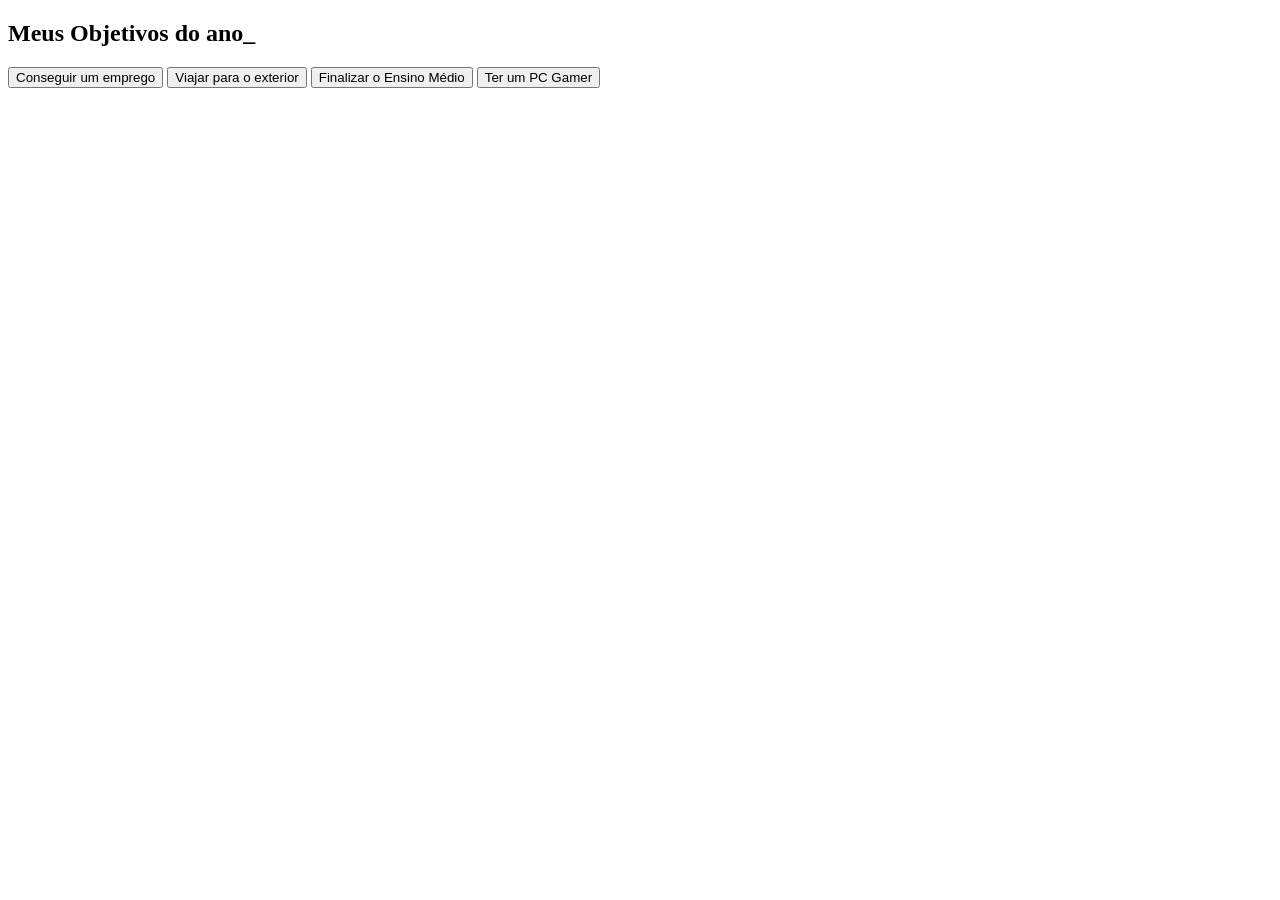
==== Projeto de Vida/index.html @ a99a2e5c "Adição de texto ''ativo'' à frente de ''button class'' em index.html" ====
<!DOCTYPE html>
<html lang="pt-br">
<head>
    <meta charset="UTF-8">
    <meta name="viewport" content="width=device-width, initial-scale=1.0">
    <title>Projeto de Vida</title>
</head>
<body>
    <section class="conteudo-principal">
        <h2 class="titulo-principal">Meus Objetivos do ano<span>_</span></h2>
        <div class="botoes">
            <button class="botao ativo">Conseguir um emprego</button>
            <button class="botao ativo">Viajar para o exterior</button>
            <button class="botao ativo">Finalizar o Ensino Médio</button>
            <button class="botao ativo">Ter um PC Gamer</button>
        </div>
    </section>
</body>
</html>
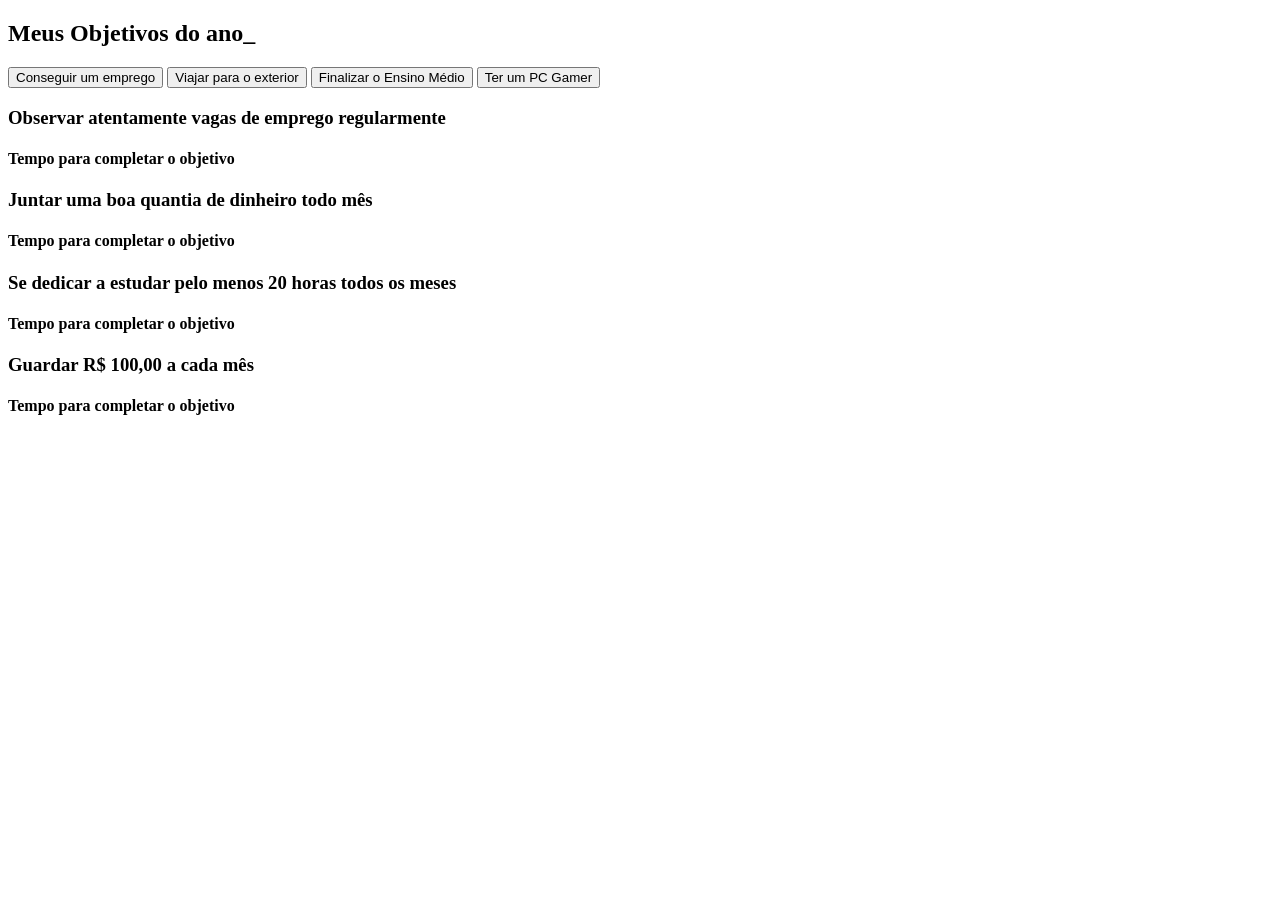
==== commit 0ea52bb7: "Adicionada div na linha 17 do html" ====
--- a/Projeto de Vida/index.html
+++ b/Projeto de Vida/index.html
@@ -9,11 +9,28 @@
     <section class="conteudo-principal">
         <h2 class="titulo-principal">Meus Objetivos do ano<span>_</span></h2>
         <div class="botoes">
-            <button class="botao ativo">Conseguir um emprego</button>
-            <button class="botao ativo">Viajar para o exterior</button>
-            <button class="botao ativo">Finalizar o Ensino Médio</button>
-            <button class="botao ativo">Ter um PC Gamer</button>
+            <button class="botao">Conseguir um emprego</button>
+            <button class="botao">Viajar para o exterior</button>
+            <button class="botao">Finalizar o Ensino Médio</button>
+            <button class="botao">Ter um PC Gamer</button>
+        </div>
+        <div class="aba-conteudo ativo">
+            <h3 class="aba-conteudo-titulo-principal">Observar atentamente vagas de emprego regularmente</h3>
+            <h4 class="aba-conteudo-titulo-secundario">Tempo para completar o objetivo</h4>
+         </div>
+         <div class="aba-conteudo">
+            <h3 class="aba-conteudo-titulo-principal">Juntar uma boa quantia de dinheiro todo mês</h3>
+            <h4 class="aba-conteudo-titulo-secundario">Tempo para completar o objetivo</h4>
+         </div>
+         <div class="aba-conteudo">
+            <h3 class="aba-conteudo-titulo-principal">Se dedicar a estudar pelo menos 20 horas todos os meses</h3>
+            <h4 class="aba-conteudo-titulo-secundario">Tempo para completar o objetivo</h4>
+         </div>
+         <div class="aba-conteudo">
+            <h3 class="aba-conteudo-titulo-principal">Guardar R$ 100,00 a cada mês</h3>
+            <h4 class="aba-conteudo-titulo-secundario">Tempo para completar o objetivo</h4>
         </div>
     </section>
+    <script src="main.js"></script>
 </body>
 </html>
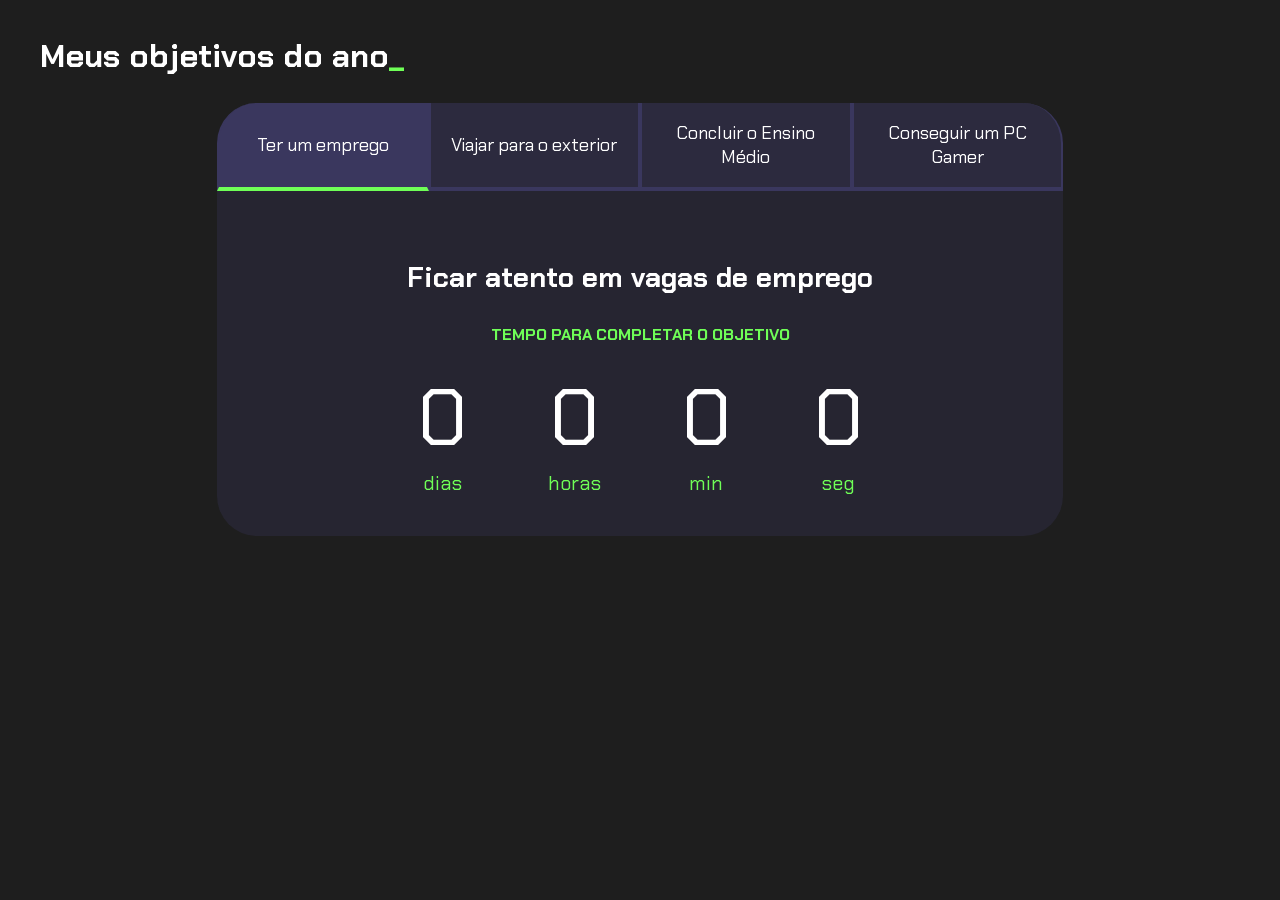
==== commit 1b8ce0d5: "Correção de objetivos após alteração no código html" ====
--- a/Projeto de Vida/index.html
+++ b/Projeto de Vida/index.html
@@ -1,36 +1,116 @@
 <!DOCTYPE html>
 <html lang="pt-br">
+
 <head>
     <meta charset="UTF-8">
     <meta name="viewport" content="width=device-width, initial-scale=1.0">
-    <title>Projeto de Vida</title>
+    <title>Meus objetivos do ano</title>
+    <link rel="stylesheet" href="style.css">
 </head>
+
 <body>
     <section class="conteudo-principal">
-        <h2 class="titulo-principal">Meus Objetivos do ano<span>_</span></h2>
-        <div class="botoes">
-            <button class="botao">Conseguir um emprego</button>
-            <button class="botao">Viajar para o exterior</button>
-            <button class="botao">Finalizar o Ensino Médio</button>
-            <button class="botao">Ter um PC Gamer</button>
-        </div>
-        <div class="aba-conteudo ativo">
-            <h3 class="aba-conteudo-titulo-principal">Observar atentamente vagas de emprego regularmente</h3>
-            <h4 class="aba-conteudo-titulo-secundario">Tempo para completar o objetivo</h4>
-         </div>
-         <div class="aba-conteudo">
-            <h3 class="aba-conteudo-titulo-principal">Juntar uma boa quantia de dinheiro todo mês</h3>
-            <h4 class="aba-conteudo-titulo-secundario">Tempo para completar o objetivo</h4>
-         </div>
-         <div class="aba-conteudo">
-            <h3 class="aba-conteudo-titulo-principal">Se dedicar a estudar pelo menos 20 horas todos os meses</h3>
-            <h4 class="aba-conteudo-titulo-secundario">Tempo para completar o objetivo</h4>
-         </div>
-         <div class="aba-conteudo">
-            <h3 class="aba-conteudo-titulo-principal">Guardar R$ 100,00 a cada mês</h3>
-            <h4 class="aba-conteudo-titulo-secundario">Tempo para completar o objetivo</h4>
+        <h2 class="titulo-principal">Meus objetivos do ano<span>_</span></h2>
+        <div class="conteudo">
+            <div class="botoes">
+                <button class="botao ativo">Ter um emprego</button>
+                <button class="botao">Viajar para o exterior</button>
+                <button class="botao">Concluir o Ensino Médio</button>
+                <button class="botao">Conseguir um PC Gamer</button>
+            </div>
+            <div class="abas-textos">
+                <div class="aba-conteudo ativo">
+                    <h3 class="aba-conteudo-titulo-principal">Ficar atento em vagas de emprego</h3>
+                    <h4 class="aba-conteudo-titulo-secundario">Tempo para completar o objetivo</h4>
+                    <div class="contador">
+                        <div class="contador-digito">
+                            <p class="contador-digito-numero" id="dias0"></p>
+                            <p class="contador-digito-texto">dias</p>
+                        </div>
+                        <div class="contador-digito">
+                            <p class="contador-digito-numero" id="horas0"></p>
+                            <p class="contador-digito-texto">horas</p>
+                        </div>
+                        <div class="contador-digito">
+                            <p class="contador-digito-numero" id="min0"></p>
+                            <p class="contador-digito-texto">min</p>
+                        </div>
+                        <div class="contador-digito">
+                            <p class="contador-digito-numero" id="seg0"></p>
+                            <p class="contador-digito-texto">seg</p>
+                        </div>
+                    </div>
+                </div>
+                <div class="aba-conteudo">
+                    <h3 class="aba-conteudo-titulo-principal">Guardar R$500,00 todos os meses</h3>
+                    <h4 class="aba-conteudo-titulo-secundario">Tempo para completar o objetivo</h4>
+                    <div class="contador">
+                        <div class="contador-digito">
+                            <p class="contador-digito-numero" id="dias1"></p>
+                            <p class="contador-digito-texto">dias</p>
+                        </div>
+                        <div class="contador-digito">
+                            <p class="contador-digito-numero" id="horas1"></p>
+                            <p class="contador-digito-texto">horas</p>
+                        </div>
+                        <div class="contador-digito">
+                            <p class="contador-digito-numero" id="min1"></p>
+                            <p class="contador-digito-texto">min</p>
+                        </div>
+                        <div class="contador-digito">
+                            <p class="contador-digito-numero" id="seg1"></p>
+                            <p class="contador-digito-texto">seg</p>
+                        </div>
+                    </div>
+                </div>
+                <div class="aba-conteudo">
+                    <h3 class="aba-conteudo-titulo-principal">Se dedicar aos estudos</h3>
+                    <h4 class="aba-conteudo-titulo-secundario">Tempo para completar o objetivo</h4>
+                    <div class="contador">
+                        <div class="contador-digito">
+                            <p class="contador-digito-numero" id="dias2"></p>
+                            <p class="contador-digito-texto">dias</p>
+                        </div>
+                        <div class="contador-digito">
+                            <p class="contador-digito-numero" id="horas2"></p>
+                            <p class="contador-digito-texto">horas</p>
+                        </div>
+                        <div class="contador-digito">
+                            <p class="contador-digito-numero" id="min2"></p>
+                            <p class="contador-digito-texto">min</p>
+                        </div>
+                        <div class="contador-digito">
+                            <p class="contador-digito-numero" id="seg2"></p>
+                            <p class="contador-digito-texto">seg</p>
+                        </div>
+                    </div>
+                </div>
+                <div class="aba-conteudo">
+                    <h3 class="aba-conteudo-titulo-principal">Guardar R$100,00 todo mês</h3>
+                    <h4 class="aba-conteudo-titulo-secundario">Tempo para completar o objetivo</h4>
+                    <div class="contador">
+                        <div class="contador-digito">
+                            <p class="contador-digito-numero" id="dias3"></p>
+                            <p class="contador-digito-texto">dias</p>
+                        </div>
+                        <div class="contador-digito">
+                            <p class="contador-digito-numero" id="horas3"></p>
+                            <p class="contador-digito-texto">horas</p>
+                        </div>
+                        <div class="contador-digito">
+                            <p class="contador-digito-numero" id="min3"></p>
+                            <p class="contador-digito-texto">min</p>
+                        </div>
+                        <div class="contador-digito">
+                            <p class="contador-digito-numero" id="seg3"></p>
+                            <p class="contador-digito-texto">seg</p>
+                        </div>
+                    </div>
+                </div>
+            </div>
         </div>
     </section>
     <script src="main.js"></script>
 </body>
+
 </html>
--- a/Projeto de Vida/style.css
+++ b/Projeto de Vida/style.css
@@ -0,0 +1,128 @@
+@import url('https://fonts.googleapis.com/css2?family=Chakra+Petch:wght@400;700&display=swap');
+
+:root {
+    --cor-de-fundo: #1E1E1E;
+    --verde: #6FFF57;
+    --branco: #FFFFFF;
+    --botao-ativo: #3A375E;
+    --botao-inativo: rgba(58, 55, 94, 0.5);
+    --texto-fundo: rgba(58, 55, 94, 0.3);
+}
+
+body {
+    background-color: var(--cor-de-fundo);
+    color: var(--branco);
+    font-family: 'Chakra Petch', sans-serif;
+}
+
+
+.conteudo-principal {
+    display: flex;
+    flex-direction: column;
+    justify-content: center;
+    align-items: center;
+    max-width: 1200px;
+    width: 100%;
+    margin: 0 auto;
+}
+
+.titulo-principal {
+    text-align: left;
+    width: 100%;
+    font-size: 32px;
+}
+
+.titulo-principal span {
+    color: var(--verde);
+}
+
+
+.botao {
+    font-family: 'Chakra Petch', sans-serif;
+    background-color: var(--botao-inativo);
+    color: var(--branco);
+    display: flex;
+    justify-content: center;
+    padding: 1em;
+    font-size: 18px;
+    align-items: center;
+    width: 100%;
+    border-bottom: 4px solid var(--botao-ativo);
+    border-left: 2px solid var(--botao-ativo);
+    border-right: 2px solid var(--botao-ativo);
+    border-top: none;
+}
+
+.botao:first-child {
+    border-radius: 40px 40px 0 0;
+}
+
+.botoes {
+    display: block;
+}
+
+.botao.ativo{
+    background-color: var(--botao-ativo);
+    border-bottom: 4px solid var(--verde);
+}
+
+.abas-textos{
+    background-color: var(--texto-fundo);
+    padding: 40px;
+    border-radius: 0 0 40px 40px;
+}
+.aba-conteudo.ativo{
+    display:block;
+}
+
+.aba-conteudo{
+    display: none;
+}
+
+.aba-conteudo-titulo-principal{
+    font-size: 28px;
+    text-align: center;
+}
+.aba-conteudo-titulo-secundario{
+    text-align: center;
+    color: var(--verde);
+    text-transform: uppercase;
+}
+
+.contador{
+    display:flex;
+    justify-content: center;
+    flex-wrap: wrap;
+}
+.contador-digito{
+    padding: 0 16px;
+    text-align: center;
+    min-width: 100px;
+}
+
+.contador-digito-numero{
+    font-size: 80px;
+    margin: 0;
+
+}
+
+.contador-digito-texto{
+    color: var(--verde);
+    font-size: 20px;
+    margin: 0;
+
+}
+
+@media screen and (min-width: 768px) {
+    .botoes {
+        display: flex;
+    }
+
+    .botao:first-child {
+        border-radius: 40px 0 0 0;
+    }
+
+    .botao:last-child {
+        border-radius: 0 40px 0 0;
+    }
+}
